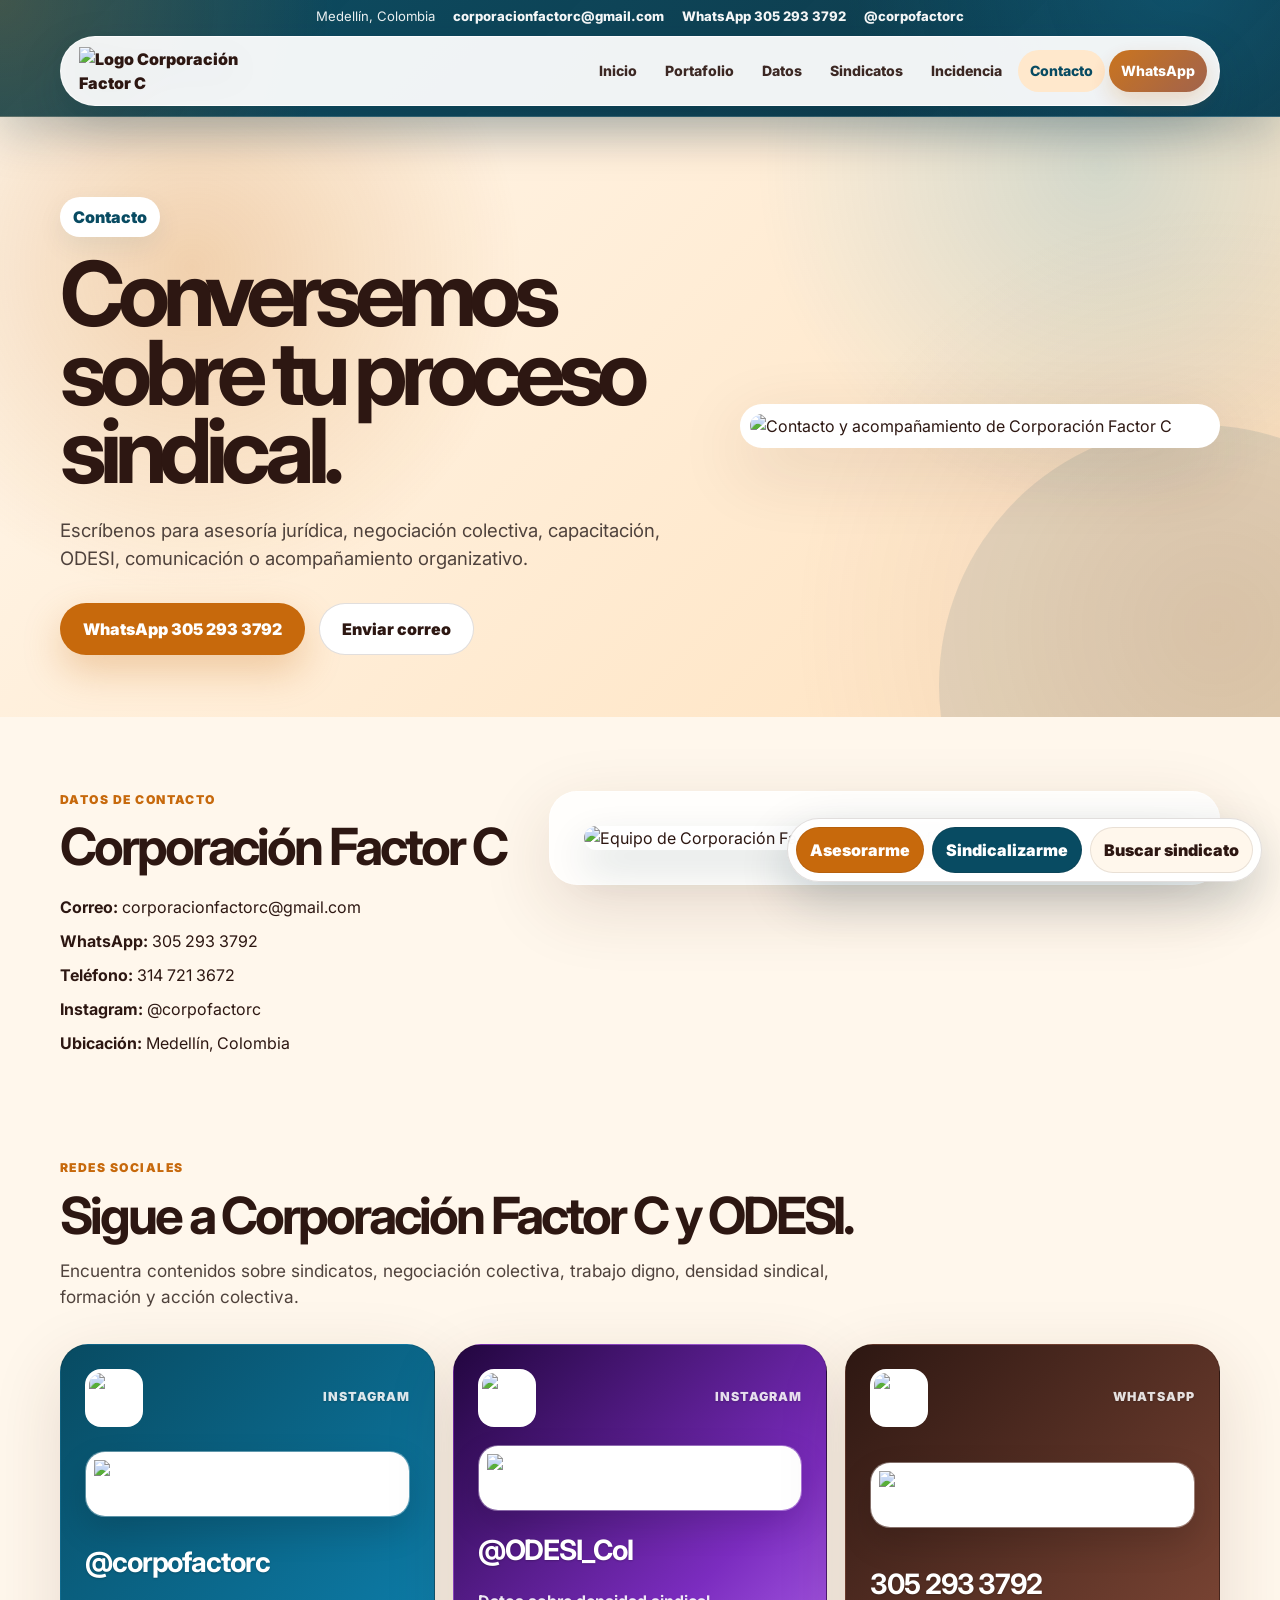
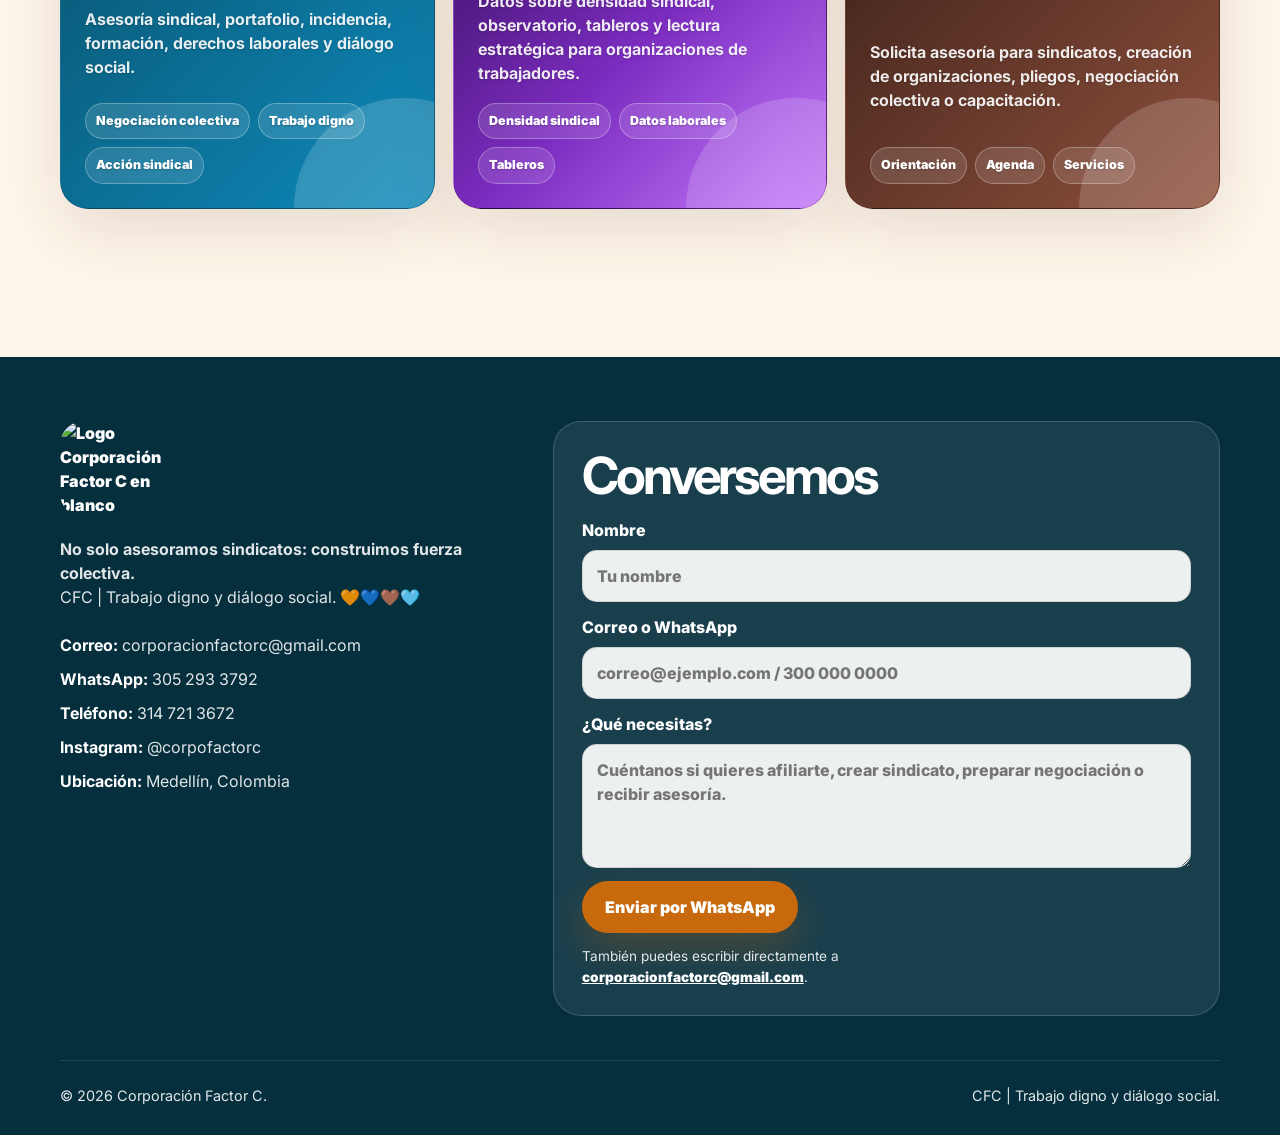
==== contacto.html @ c7cb32cc "Add files via upload" ====
<!DOCTYPE html>
<html lang="es">
<head>
  <meta charset="UTF-8" />
  <meta name="viewport" content="width=device-width, initial-scale=1.0" />
  <meta name="description" content="Contacta a Corporación Factor C para asesoría jurídica sindical, negociación colectiva, capacitación, comunicación estratégica, ODESI y acompañamiento a organizaciones de trabajadores." />
  <meta name="keywords" content="sindicatos, asesoría sindical, organizaciones de trabajadores, negociación colectiva, derecho laboral colectivo, libertad sindical, densidad sindical, ODESI, Corporación Factor C, Medellín, Colombia, diálogo social, trabajo digno" />
  <meta name="author" content="Corporación Factor C" />
  <meta name="robots" content="index, follow" />
  <meta property="og:type" content="website" />
  <meta property="og:site_name" content="Corporación Factor C" />
  <meta property="og:title" content="Contacto | Corporación Factor C asesoría sindical en Colombia" />
  <meta property="og:description" content="Contacta a Corporación Factor C para asesoría jurídica sindical, negociación colectiva, capacitación, comunicación estratégica, ODESI y acompañamiento a organizaciones de trabajadores." />
  <meta property="og:image" content="assets/logo-redondo-cfc.png" />
  <meta name="twitter:card" content="summary_large_image" />
  <meta name="twitter:title" content="Contacto | Corporación Factor C asesoría sindical en Colombia" />
  <meta name="twitter:description" content="Contacta a Corporación Factor C para asesoría jurídica sindical, negociación colectiva, capacitación, comunicación estratégica, ODESI y acompañamiento a organizaciones de trabajadores." />
  <meta name="theme-color" content="#08465a" />
  <title>Contacto | Corporación Factor C asesoría sindical en Colombia</title>
  <link rel="icon" type="image/png" href="assets/logo-redondo-cfc.png" />
  <link rel="apple-touch-icon" href="assets/logo-redondo-cfc.png" />
  <link rel="preconnect" href="https://fonts.googleapis.com">
  <link rel="preconnect" href="https://fonts.gstatic.com" crossorigin>
  <link href="https://fonts.googleapis.com/css2?family=Inter:wght@400;500;600;700;800;900&display=swap" rel="stylesheet">
  <link rel="stylesheet" href="styles.css" />
  <script type="application/ld+json">{"@context": "https://schema.org", "@type": "Organization", "name": "Corporación Factor C", "description": "Asesoría jurídica, negociación colectiva, capacitación, comunicación estratégica y datos sindicales para sindicatos y organizaciones de trabajadores en Colombia.", "email": "corporacionfactorc@gmail.com", "telephone": "+57 305 293 3792", "address": {"@type": "PostalAddress", "addressLocality": "Medellín", "addressCountry": "CO"}, "sameAs": ["https://www.instagram.com/corpofactorc/"]}</script>
</head>
<body>

  <div class="sticky-header">
    <div class="topbar" aria-label="Contactos de Corporación Factor C">
      <div class="topbar-inner">
        <span>Medellín, Colombia</span>
        <a href="mailto:corporacionfactorc@gmail.com">corporacionfactorc@gmail.com</a>
        <a href="https://wa.me/573052933792?text=Hola%20Corporaci%C3%B3n%20Factor%20C%2C%20quiero%20recibir%20asesor%C3%ADa%20sindical." target="_blank" rel="noopener">WhatsApp 305 293 3792</a>
        <a href="https://www.instagram.com/corpofactorc/" target="_blank" rel="noopener">@corpofactorc</a>
      </div>
    </div>
    <nav class="navbar" aria-label="Navegación principal">
      <a class="brand" href="index.html" aria-label="Corporación Factor C - inicio">
        <img class="brand-logo" src="assets/logo-factor-c.png" alt="Logo Corporación Factor C" />
      </a>
      <button class="nav-toggle" aria-expanded="false" aria-controls="main-menu">
        <span></span><span></span><span></span>
        <span class="sr-only">Abrir menú</span>
      </button>
      <ul class="nav-menu" id="main-menu"><li><a href="index.html">Inicio</a></li><li><a href="portafolio.html">Portafolio</a></li><li><a href="odesi.html">Datos</a></li><li><a href="sindicatos.html">Sindicatos</a></li><li><a href="incidencia.html">Incidencia</a></li><li><a class="is-active" href="contacto.html">Contacto</a></li><li><a class="nav-cta" href="https://wa.me/573052933792?text=Hola%20Corporaci%C3%B3n%20Factor%20C%2C%20quiero%20recibir%20asesor%C3%ADa%20sindical." target="_blank" rel="noopener">WhatsApp</a></li></ul>
    </nav>
  </div>

  <div class="quick-access" aria-label="Accesos rápidos de contacto sindical">
    <a href="https://wa.me/573052933792?text=Hola%20Corporaci%C3%B3n%20Factor%20C%2C%20quiero%20recibir%20asesor%C3%ADa%20sindical." target="_blank" rel="noopener">Asesorarme</a>
    <a href="https://wa.me/573052933792?text=Hola%20Corporaci%C3%B3n%20Factor%20C%2C%20quiero%20orientaci%C3%B3n%20para%20sindicalizarme%20o%20crear%20un%20sindicato." target="_blank" rel="noopener">Sindicalizarme</a>
    <a href="sindicatos.html#encuentra">Buscar sindicato</a>
  </div>

  <header class="page-hero">
    <section class="section-grid">
      <div>
        <span class="page-kicker">Contacto</span>
        <h1>Conversemos sobre tu proceso sindical.</h1>
        <p class="page-lead">Escríbenos para asesoría jurídica, negociación colectiva, capacitación, ODESI, comunicación o acompañamiento organizativo.</p>
        <div class="inline-actions"><a class="btn btn-primary" href="https://wa.me/573052933792?text=Hola%20Corporaci%C3%B3n%20Factor%20C%2C%20quiero%20recibir%20asesor%C3%ADa%20sindical." target="_blank" rel="noopener">WhatsApp 305 293 3792</a><a class="btn btn-secondary" href="mailto:corporacionfactorc@gmail.com">Enviar correo</a></div>
      </div>
      <img class="page-visual-logo page-visual-photo" src="assets/portafolio/contacto-cfc.jpg" alt="Contacto y acompañamiento de Corporación Factor C">
    </section>
  </header>
  <main>
    <section class="section split">
      <div>
        <p class="eyebrow">Datos de contacto</p>
        <h2>Corporación Factor C</h2>
        <div class="contact-list contact-list-light">
          <a href="mailto:corporacionfactorc@gmail.com"><strong>Correo:</strong> corporacionfactorc@gmail.com</a>
          <a href="https://wa.me/573052933792?text=Hola%20Corporaci%C3%B3n%20Factor%20C%2C%20quiero%20recibir%20asesor%C3%ADa%20sindical." target="_blank" rel="noopener"><strong>WhatsApp:</strong> 305 293 3792</a>
          <a href="https://wa.me/573147213672" target="_blank" rel="noopener"><strong>Teléfono:</strong> 314 721 3672</a>
          <a href="https://www.instagram.com/corpofactorc/" target="_blank" rel="noopener"><strong>Instagram:</strong> @corpofactorc</a>
          <span><strong>Ubicación:</strong> Medellín, Colombia</span>
        </div>
      </div>
      <div class="image-card">
        <img src="assets/portafolio/equipo-cfc.jpg" alt="Equipo de Corporación Factor C en el portafolio de servicios">
      </div>
    </section>

    <section class="section social-preview-section" id="redes-sociales">
      <div class="section-heading">
        <p class="eyebrow">Redes sociales</p>
        <h2>Sigue a Corporación Factor C y ODESI.</h2>
        <p>Encuentra contenidos sobre sindicatos, negociación colectiva, trabajo digno, densidad sindical, formación y acción colectiva.</p>
      </div>
      <div class="social-preview-grid" aria-label="Previsualización de redes sociales de Corporación Factor C">
        <a class="social-preview-card instagram" href="https://www.instagram.com/corpofactorc/" target="_blank" rel="noopener" aria-label="Abrir Instagram de Corporación Factor C">
          <div class="social-preview-top"><img src="assets/logo-redondo-cfc.png" alt="Logo Corporación Factor C" loading="lazy"><span>Instagram</span></div>
          <div class="social-shot"><img src="assets/portafolio/equipo-cfc.jpg" alt="Miniatura de contenido de Corporación Factor C" loading="lazy"></div>
          <strong>@corpofactorc</strong>
          <p>Asesoría sindical, portafolio, incidencia, formación, derechos laborales y diálogo social.</p>
          <div class="mini-posts"><span>Negociación colectiva</span><span>Trabajo digno</span><span>Acción sindical</span></div>
        </a>
        <a class="social-preview-card odesi" href="https://www.instagram.com/ODESI_Col/" target="_blank" rel="noopener" aria-label="Abrir Instagram de ODESI">
          <div class="social-preview-top"><img src="assets/odesi/odesi-cfc.jpg" alt="Logo ODESI" loading="lazy"><span>Instagram</span></div>
          <div class="social-shot"><img src="assets/odesi/odesi-rectangular.jpg" alt="Miniatura ODESI Observatorio de Densidad Sindical" loading="lazy"></div>
          <strong>@ODESI_Col</strong>
          <p>Datos sobre densidad sindical, observatorio, tableros y lectura estratégica para organizaciones de trabajadores.</p>
          <div class="mini-posts"><span>Densidad sindical</span><span>Datos laborales</span><span>Tableros</span></div>
        </a>
        <a class="social-preview-card whatsapp" href="https://wa.me/573052933792" target="_blank" rel="noopener" aria-label="Escribir por WhatsApp a Corporación Factor C">
          <div class="social-preview-top"><img src="assets/logo-blanco-azul.png" alt="Logo CFC" loading="lazy"><span>WhatsApp</span></div>
          <div class="social-shot"><img src="assets/portafolio/contacto-cfc.jpg" alt="Miniatura de contacto de Corporación Factor C" loading="lazy"></div>
          <strong>305 293 3792</strong>
          <p>Solicita asesoría para sindicatos, creación de organizaciones, pliegos, negociación colectiva o capacitación.</p>
          <div class="mini-posts"><span>Orientación</span><span>Agenda</span><span>Servicios</span></div>
        </a>
      </div>
    </section>

  </main>


  <footer class="footer" id="contacto">
    <div class="footer-main">
      <div>
        <a class="brand brand-footer" href="index.html" aria-label="Corporación Factor C - inicio">
          <img class="footer-logo" src="assets/logo-blanco-azul.png" alt="Logo Corporación Factor C en blanco" />
        </a>
        <p><strong>No solo asesoramos sindicatos: construimos fuerza colectiva.</strong><br>CFC | Trabajo digno y diálogo social. 🧡💙🤎🩵</p>
        <div class="contact-list" aria-label="Datos de contacto reales de Corporación Factor C">
          <a href="mailto:corporacionfactorc@gmail.com"><strong>Correo:</strong> corporacionfactorc@gmail.com</a>
          <a href="https://wa.me/573052933792?text=Hola%20Corporaci%C3%B3n%20Factor%20C%2C%20quiero%20recibir%20asesor%C3%ADa%20sindical." target="_blank" rel="noopener"><strong>WhatsApp:</strong> 305 293 3792</a>
          <a href="https://wa.me/573147213672" target="_blank" rel="noopener"><strong>Teléfono:</strong> 314 721 3672</a>
          <a href="https://www.instagram.com/corpofactorc/" target="_blank" rel="noopener"><strong>Instagram:</strong> @corpofactorc</a>
          <span><strong>Ubicación:</strong> Medellín, Colombia</span>
        </div>
      </div>
      <form class="contact-card" id="contactForm" aria-label="Formulario de contacto por WhatsApp">
        <h2>Conversemos</h2>
        <label>Nombre
          <input id="contactName" type="text" placeholder="Tu nombre" />
        </label>
        <label>Correo o WhatsApp
          <input id="contactInfo" type="text" placeholder="correo@ejemplo.com / 300 000 0000" />
        </label>
        <label>¿Qué necesitas?
          <textarea id="contactMessage" rows="4" placeholder="Cuéntanos si quieres afiliarte, crear sindicato, preparar negociación o recibir asesoría."></textarea>
        </label>
        <button class="btn btn-primary" type="submit">Enviar por WhatsApp</button>
        <p class="form-note">También puedes escribir directamente a <a href="mailto:corporacionfactorc@gmail.com">corporacionfactorc@gmail.com</a>.</p>
      </form>
    </div>
    <div class="footer-bottom">
      <span>© <span id="year"></span> Corporación Factor C.</span>
      <span>CFC | Trabajo digno y diálogo social.</span>
    </div>
  </footer>
  <script src="script.js"></script>
</body>
</html>
---- styles.css ----
:root {
  --bg: #fff7ec;
  --surface: #ffffff;
  --surface-strong: #ffe8cc;
  --ink: #2d1712;
  --muted: #4f423c;
  --primary: #c7690c;
  --primary-dark: #084b62;
  --deep: #062f3e;
  --accent: #0e8abc;
  --brown: #8f513d;
  --cream: #eac9a7;
  --line: rgba(45, 23, 18, 0.14);
  --shadow: 0 22px 70px rgba(76, 41, 25, 0.14);
  --radius: 28px;
  --radius-sm: 18px;
  --container: 1160px;
}

* { box-sizing: border-box; }
html { scroll-behavior: smooth; scroll-padding-top: 142px; }
body {
  margin: 0;
  font-family: Inter, system-ui, -apple-system, BlinkMacSystemFont, "Segoe UI", sans-serif;
  color: var(--ink);
  background: var(--bg);
  line-height: 1.5;
}
img { max-width: 100%; display: block; }
a { color: inherit; text-decoration: none; }
button, input, select, textarea { font: inherit; }
.sr-only { position:absolute; width:1px; height:1px; padding:0; margin:-1px; overflow:hidden; clip:rect(0,0,0,0); white-space:nowrap; border:0; }

.sticky-header {
  position: sticky;
  top: 0;
  z-index: 1000;
  background:
    radial-gradient(circle at 0% 0%, rgba(199,105,12,.28), transparent 26%),
    radial-gradient(circle at 92% -20%, rgba(14,138,188,.28), transparent 28%),
    linear-gradient(135deg, rgba(8,75,98,.985), rgba(6,47,62,.96));
  backdrop-filter: blur(18px);
  box-shadow: 0 18px 46px rgba(6, 47, 62, .22);
  border-bottom: 1px solid rgba(255,255,255,.16);
  padding-bottom: 10px;
}
.topbar { background: transparent; color: rgba(255,255,255,.92); font-size: .82rem; }
.topbar-inner,
.navbar,
.section-grid,
.section,
.trust-strip,
.footer-main,
.footer-bottom { width: min(var(--container), calc(100% - 32px)); margin-inline: auto; }
.topbar-inner { display:flex; align-items:center; justify-content:center; gap:10px 18px; padding:7px 0 5px; flex-wrap:wrap; }
.topbar a { color:#fff; font-weight:800; opacity:.96; }
.topbar a:hover { opacity:1; text-decoration:underline; }
.navbar {
  display:flex; align-items:center; justify-content:space-between;
  margin-top:4px;
  padding:10px 12px 10px 18px;
  background:rgba(255,255,255,.94);
  border:1px solid rgba(255,255,255,.78);
  border-radius:999px;
  box-shadow:0 18px 46px rgba(6,47,62,.18);
  position:relative;
}
.brand { display:inline-flex; align-items:center; gap:12px; font-weight:900; }
.brand-logo { width:min(190px,48vw); height:auto; filter:drop-shadow(0 8px 18px rgba(6,47,62,.08)); }
.nav-menu { list-style:none; display:flex; align-items:center; gap:4px; margin:0; padding:0; color:var(--ink); font-weight:800; font-size:.88rem; }
.nav-menu a { display:inline-flex; align-items:center; min-height:42px; padding:10px 12px; border-radius:999px; opacity:.92; transition:background .2s, color .2s, opacity .2s; }
.nav-menu a:hover,
.nav-menu a.is-active { background:var(--surface-strong); color:var(--primary-dark); opacity:1; }
.nav-cta { background:linear-gradient(135deg, var(--primary), #9a563e) !important; color:#fff !important; box-shadow:0 10px 22px rgba(199,105,12,.22); }
.nav-toggle { display:none; width:44px; height:44px; border:0; background:var(--ink); border-radius:12px; padding:10px; cursor:pointer; }
.nav-toggle span:not(.sr-only) { display:block; height:2px; width:100%; margin:5px 0; background:#fff; }

.site-header,
.page-hero {
  background:
    radial-gradient(circle at 15% 25%, rgba(199,105,12,.25), transparent 28%),
    radial-gradient(circle at 86% 8%, rgba(14,138,188,.18), transparent 28%),
    radial-gradient(circle at 95% 85%, rgba(143,81,61,.13), transparent 32%),
    linear-gradient(135deg, #fff7ec 0%, #ffe1bc 100%);
  position: relative;
  overflow: hidden;
}
.site-header::after,
.page-hero::after { content:""; position:absolute; inset:auto -14% -38% auto; width:520px; height:520px; background:var(--primary-dark); opacity:.10; border-radius:50%; }
.hero { display:grid; grid-template-columns:1.1fr .9fr; gap:54px; align-items:center; padding:92px 0 112px; position:relative; z-index:2; }
.hero-copy { position:relative; z-index:2; }
.eyebrow { color:var(--primary); font-weight:900; letter-spacing:.12em; text-transform:uppercase; font-size:.76rem; margin:0 0 12px; }
h1, h2, h3, p { margin-top:0; }
h1 { font-size:clamp(3.2rem, 8vw, 6.5rem); line-height:.88; letter-spacing:-.08em; max-width:860px; margin-bottom:26px; }
h2 { font-size:clamp(2rem, 4vw, 3.8rem); line-height:.98; letter-spacing:-.06em; margin-bottom:18px; }
h3 { letter-spacing:-.03em; margin-bottom:8px; }
.hero-lead, .page-lead { max-width:720px; font-size:1.16rem; color:var(--muted); margin-bottom:30px; }
.hero-actions, .callout-actions, .inline-actions { display:flex; gap:14px; flex-wrap:wrap; }
.btn { display:inline-flex; align-items:center; justify-content:center; min-height:48px; border-radius:999px; padding:13px 22px; border:1px solid transparent; font-weight:900; transition:transform .2s ease, box-shadow .2s ease, background .2s ease; cursor:pointer; }
.btn:hover { transform:translateY(-2px); }
.btn-primary { background:var(--primary); color:#fff; box-shadow:0 16px 38px rgba(199,105,12,.28); }
.btn-primary:hover { background:#9c5109; }
.btn-secondary { background:#fff; color:var(--ink); border-color:var(--line); }
.btn-ghost { color:#fff; border-color:rgba(255,255,255,.35); }
.text-link { color:var(--primary); font-weight:900; border-bottom:2px solid currentColor; }

.hero-card, .image-card, .brand-offer-card {
  background:rgba(255,255,255,.82);
  backdrop-filter:blur(16px);
  border:1px solid rgba(255,255,255,.75);
  border-radius:var(--radius);
  padding:34px;
  box-shadow:var(--shadow);
}
.hero-card { transform:rotate(1.5deg); }
.hero-logo { width:82px; height:82px; border-radius:24px; margin-bottom:20px; box-shadow:0 18px 34px rgba(8,75,98,.16); }
.card-tag { display:inline-flex; padding:8px 13px; border-radius:999px; background:var(--surface-strong); color:var(--primary-dark); font-weight:900; font-size:.82rem; margin-bottom:22px; }
.check-list { list-style:none; padding:0; margin:24px 0 0; }
.check-list li { padding-left:30px; position:relative; margin:12px 0; font-weight:700; }
.check-list li::before { content:"✓"; position:absolute; left:0; color:var(--primary-dark); font-weight:900; }
.hero-image-stack { display:grid; gap:18px; }
.hero-image-stack img, .image-card img { width:100%; height:310px; object-fit:cover; border-radius:22px; box-shadow:0 18px 40px rgba(6,47,62,.16); }
.hero-image-stack img:first-child { transform:rotate(1deg); }
.hero-image-stack img:last-child { transform:rotate(-1deg); margin-top:-50px; width:82%; justify-self:end; }

.trust-strip { display:grid; grid-template-columns:repeat(4,1fr); gap:1px; background:var(--line); border:1px solid var(--line); border-radius:var(--radius); overflow:hidden; transform:translateY(-42px); box-shadow:var(--shadow); }
.trust-strip div { background:var(--surface); padding:24px; }
.trust-strip strong { display:block; font-size:1.05rem; }
.trust-strip span { color:var(--muted); font-size:.92rem; }
.section { padding:74px 0; }
.section-heading { max-width:840px; margin-bottom:34px; }
.section-heading p:not(.eyebrow) { color:var(--muted); font-size:1.08rem; }
.section-heading.narrow { max-width:720px; }

.page-hero .section-grid { position:relative; z-index:2; padding:80px 0 62px; display:grid; grid-template-columns:1fr .75fr; gap:40px; align-items:center; }
.page-hero h1 { font-size:clamp(3rem, 7vw, 5.8rem); }
.page-kicker { display:inline-flex; gap:8px; align-items:center; padding:8px 13px; border-radius:999px; background:#fff; color:var(--primary-dark); font-weight:900; box-shadow:0 10px 26px rgba(8,75,98,.08); margin-bottom:18px; }
.page-visual-logo { max-width:340px; width:100%; margin-inline:auto; border-radius:30px; box-shadow:var(--shadow); }

.feature-grid, .resource-grid, .offer-grid { display:grid; grid-template-columns:repeat(3,1fr); gap:18px; }
.feature-card, .resource-grid article, .service-list article, .accordion-item, .union-card, .offer-card, .portfolio-service, .stat-card {
  background:var(--surface); border:1px solid var(--line); border-radius:var(--radius-sm); padding:24px; box-shadow:0 10px 34px rgba(75,31,21,.06);
}
.feature-card .icon, .offer-card .icon { display:inline-grid; place-items:center; min-width:42px; height:42px; border-radius:14px; background:var(--ink); color:#fff; font-weight:900; margin-bottom:18px; padding:0 10px; }
.feature-card p, .resource-grid p, .service-list p, .union-card p, .offer-card p, .portfolio-service p { color:var(--muted); margin-bottom:0; }
.offer-card.featured { background:linear-gradient(135deg, #221032, #7430b4 60%, #d59df8); color:#fff; overflow:hidden; position:relative; }
.offer-card.featured p, .offer-card.featured .icon { color:#fff; }
.offer-card.featured .icon { background:rgba(255,255,255,.16); }
.offer-logo { max-height:64px; max-width:220px; object-fit:contain; margin-bottom:18px; border-radius:12px; }

.union-logos { padding-top:24px; }
.logo-wall { display:grid; grid-template-columns:repeat(4,1fr); gap:18px; }
.logo-tile { min-height:210px; background:var(--surface); border:1px solid var(--line); border-radius:var(--radius-sm); padding:22px; display:grid; place-items:center; gap:14px; box-shadow:0 10px 34px rgba(75,31,21,.06); }
.logo-tile img { max-height:118px; width:min(100%,260px); object-fit:contain; margin-inline:auto; }
.logo-tile span { font-weight:900; text-align:center; color:var(--primary-dark); }
.union-card-header { display:flex; align-items:center; gap:14px; }
.union-card-logo { width:72px; height:72px; border-radius:18px; object-fit:contain; background:#fff; border:1px solid var(--line); padding:8px; }
.union-card-header h3 { margin-bottom:0; }

.incidence-gallery { display:grid; grid-template-columns:1.2fr .8fr; gap:18px; align-items:stretch; }
.incidence-photo { margin:0; background:var(--surface); border:1px solid var(--line); border-radius:var(--radius); overflow:hidden; box-shadow:var(--shadow); min-height:360px; position:relative; }
.incidence-photo-wide { grid-row:span 2; }
.incidence-photo img { width:100%; height:100%; min-height:360px; object-fit:cover; }
.incidence-photo figcaption { position:absolute; inset:auto 16px 16px 16px; background:rgba(6,47,62,.86); color:#fff; border-radius:16px; padding:12px 14px; font-weight:800; box-shadow:0 12px 28px rgba(0,0,0,.18); }

.split { display:grid; grid-template-columns:.8fr 1.2fr; gap:42px; align-items:start; }
.service-list { display:grid; grid-template-columns:repeat(2,1fr); gap:16px; }
.portfolio-grid { display:grid; grid-template-columns:repeat(2,1fr); gap:18px; }
.portfolio-service h3 { color:var(--primary-dark); }
.portfolio-service ul { margin:16px 0 0; padding-left:20px; color:var(--muted); }
.portfolio-service li { margin:8px 0; }
.brand-offer { display:grid; grid-template-columns:.9fr 1.1fr; gap:28px; align-items:center; background:linear-gradient(135deg, #21102f, #7733b6 60%, #d89bff); color:#fff; border-radius:var(--radius); padding:34px; box-shadow:var(--shadow); overflow:hidden; }
.brand-offer p { color:rgba(255,255,255,.82); }
.brand-offer img { width:100%; max-width:420px; border-radius:20px; box-shadow:0 22px 60px rgba(20,0,40,.25); }

.about-unions { background:var(--primary-dark); color:#fff; width:100%; max-width:none; padding-inline:max(16px, calc((100vw - var(--container)) / 2)); }
.about-unions .eyebrow { color:#8dd3ec; }
.about-unions .section-heading p { color:rgba(255,255,255,.74); }
.accordion { display:grid; gap:12px; }
.accordion-item { background:rgba(255,255,255,.08); border-color:rgba(255,255,255,.15); box-shadow:none; overflow:hidden; }
.accordion-trigger { width:100%; border:0; background:transparent; color:#fff; display:flex; justify-content:space-between; align-items:center; text-align:left; padding:0; font-size:1.25rem; font-weight:900; cursor:pointer; }
.accordion-trigger strong { font-size:1.5rem; color:#8dd3ec; }
.accordion-panel { display:none; padding-top:14px; color:rgba(255,255,255,.76); max-width:850px; }
.accordion-item.is-open .accordion-panel { display:block; }

.finder-header { display:flex; justify-content:space-between; gap:28px; align-items:end; margin-bottom:26px; }
.finder-header > div { max-width:760px; }
.finder-header p:not(.eyebrow) { color:var(--muted); }
.finder-controls { display:grid; grid-template-columns:1fr 1fr 1fr; gap:14px; background:var(--surface); border:1px solid var(--line); border-radius:var(--radius); padding:18px; box-shadow:var(--shadow); margin-bottom:24px; }
.finder-controls label, .contact-card label { display:grid; gap:8px; font-weight:800; color:var(--ink); }
input, select, textarea { width:100%; border:1px solid var(--line); background:#fffaf4; border-radius:15px; padding:13px 14px; color:var(--ink); outline:none; }
input:focus, select:focus, textarea:focus { border-color:var(--primary); box-shadow:0 0 0 4px rgba(183,54,45,.1); }
.union-results { display:grid; grid-template-columns:repeat(3,1fr); gap:16px; }
.union-card { display:flex; flex-direction:column; gap:14px; }
.union-card .badge { width:max-content; padding:7px 10px; border-radius:999px; background:var(--surface-strong); color:var(--primary-dark); font-size:.78rem; font-weight:900; text-transform:uppercase; letter-spacing:.06em; }
.union-card footer { margin-top:auto; display:flex; justify-content:space-between; align-items:center; gap:10px; color:var(--muted); font-size:.9rem; }
.union-card a { color:var(--primary); font-weight:900; }
.no-results { grid-column:1 / -1; background:var(--surface-strong); border-radius:var(--radius-sm); padding:24px; border:1px solid var(--line); }

.density-service { margin-top:32px; padding:34px; border-radius:var(--radius); background:radial-gradient(circle at 10% 0%, rgba(14,138,188,.18), transparent 30%), radial-gradient(circle at 95% 10%, rgba(199,105,12,.18), transparent 28%), #fff; border:1px solid var(--line); box-shadow:var(--shadow); overflow:hidden; }
.density-copy { max-width:920px; margin-bottom:24px; }
.density-copy p:not(.eyebrow) { color:var(--muted); font-size:1.08rem; }
.density-stats { display:grid; grid-template-columns:repeat(4,1fr); gap:12px; margin:22px 0; }
.density-stats div, .stat-card { border-radius:22px; padding:20px; background:var(--primary-dark); color:#fff; box-shadow:0 14px 28px rgba(8,75,98,.18); }
.density-stats strong, .stat-card strong { display:block; font-size:clamp(1.75rem,3vw,2.8rem); line-height:.95; letter-spacing:-.05em; }
.density-stats span, .stat-card span { display:block; margin-top:9px; color:rgba(255,255,255,.78); font-weight:800; }
.density-insights { display:grid; grid-template-columns:repeat(3,1fr); gap:12px; margin:18px 0 24px; }
.density-insights article { background:#fff7ec; border:1px solid var(--line); border-radius:20px; padding:18px; }
.density-insights strong { display:block; color:var(--primary); font-size:1.05rem; margin-bottom:6px; }
.density-insights span { color:var(--muted); font-weight:700; }
.powerbi-frame { position:relative; width:100%; min-height:620px; border-radius:24px; overflow:hidden; border:1px solid rgba(8,75,98,.16); background:#f7f1ea; box-shadow:inset 0 0 0 1px rgba(255,255,255,.6); }
.powerbi-frame iframe { position:absolute; inset:0; width:100%; height:100%; }
.density-source { margin:14px 0 0; color:var(--muted); font-size:.9rem; font-weight:700; }
.odesi-mark { display:flex; align-items:center; gap:20px; flex-wrap:wrap; margin-bottom:24px; }
.odesi-mark img { max-width:360px; border-radius:20px; box-shadow:var(--shadow); }

.callout { background:linear-gradient(135deg, var(--primary-dark), #0b5d78); color:#fff; border-radius:var(--radius); padding:40px; display:flex; align-items:center; justify-content:space-between; gap:32px; }
.callout .eyebrow { color:#ffd991; }
.callout h2 { margin:0; max-width:820px; }
.footer { background:#062f3e; color:#fff; margin-top:74px; padding:64px 0 28px; }
.footer-main { display:grid; grid-template-columns:.8fr 1.2fr; gap:48px; align-items:start; }
.footer p { color:rgba(255,255,255,.68); max-width:430px; }
.brand-footer { margin-bottom:20px; }
.footer-logo { width:132px; height:auto; border-radius:24px; }
.contact-list { display:grid; gap:10px; margin-top:24px; color:rgba(255,255,255,.82); }
.contact-list a, .contact-list span { display:block; color:rgba(255,255,255,.82); }
.contact-list a:hover { color:#fff; text-decoration:underline; }
.contact-list strong { color:#fff; }
.contact-card a { color:#fff; font-weight:900; text-decoration:underline; }
.contact-card { background:rgba(255,255,255,.08); border:1px solid rgba(255,255,255,.16); border-radius:var(--radius); padding:28px; }
.contact-card label { color:#fff; margin-bottom:13px; }
.contact-card input, .contact-card textarea { background:rgba(255,255,255,.92); }
.form-note { font-size:.85rem; margin:13px 0 0; }
.footer-bottom { border-top:1px solid rgba(255,255,255,.12); padding-top:24px; margin-top:44px; display:flex; justify-content:space-between; gap:20px; color:rgba(255,255,255,.64); font-size:.9rem; }


/* Ajustes de contraste, tableros y redes sociales */
.hero-lead, .page-lead, .section-heading p:not(.eyebrow), .feature-card p, .resource-grid p, .service-list p, .union-card p, .offer-card p, .portfolio-service p, .density-copy p:not(.eyebrow), .density-insights span, .portfolio-service ul { color: #4f423c; }
.offer-card.featured p, .brand-offer p { color: #ffffff; }
.callout p, .footer p, .footer-bottom, .contact-list a, .contact-list span { color: rgba(255,255,255,.88); }
.about-unions .section-heading p, .accordion-panel { color: rgba(255,255,255,.88); }
.btn-secondary { color:#2d1712; }
.dashboard-block { margin-top:24px; }
.dashboard-heading { display:flex; align-items:flex-end; justify-content:space-between; gap:20px; margin:0 0 12px; }
.dashboard-heading h3 { margin:0; color:var(--primary-dark); font-size:1.35rem; }
.dashboard-heading p { margin:0; color:#4f423c; font-weight:700; max-width:640px; }
.powerbi-frame, .looker-frame { position:relative; width:100%; min-height:620px; border-radius:24px; overflow:hidden; border:1px solid rgba(8,75,98,.22); background:#ffffff; box-shadow:inset 0 0 0 1px rgba(255,255,255,.8), 0 18px 48px rgba(6,47,62,.10); }
.powerbi-frame iframe, .looker-frame iframe { position:absolute; inset:0; width:100%; height:100%; }
.odesi-social-note { display:flex; align-items:center; gap:16px; margin-top:22px; padding:16px; border-radius:22px; background:#fff; border:1px solid var(--line); box-shadow:0 10px 30px rgba(75,31,21,.06); }
.odesi-social-note img { width:76px; height:76px; object-fit:cover; border-radius:18px; }
.odesi-social-note strong { display:block; color:var(--primary-dark); font-size:1.05rem; }
.odesi-social-note a { display:inline-block; margin-top:4px; color:var(--primary); font-weight:900; }
.social-preview-section { padding-top:30px; }
.social-preview-grid { display:grid; grid-template-columns:repeat(3,1fr); gap:18px; }
.social-preview-card { min-height:260px; display:flex; flex-direction:column; justify-content:space-between; gap:18px; border-radius:var(--radius); padding:24px; border:1px solid var(--line); box-shadow:var(--shadow); overflow:hidden; position:relative; color:#fff; isolation:isolate; }
.social-preview-card::after { content:""; position:absolute; inset:auto -80px -110px auto; width:220px; height:220px; border-radius:50%; background:rgba(255,255,255,.16); z-index:-1; }
.social-preview-card.instagram { background:linear-gradient(135deg, #084b62, #0e8abc); }
.social-preview-card.odesi { background:linear-gradient(135deg, #22063f, #7b2cbf 58%, #c77dff); }
.social-preview-card.whatsapp { background:linear-gradient(135deg, #2d1712, #8f513d); }
.social-preview-top { display:flex; align-items:center; justify-content:space-between; gap:12px; }
.social-preview-top img { width:58px; height:58px; object-fit:cover; border-radius:16px; background:#fff; padding:4px; }
.social-preview-top span { font-weight:900; color:rgba(255,255,255,.86); text-transform:uppercase; letter-spacing:.08em; font-size:.78rem; }
.social-preview-card strong { font-size:1.75rem; letter-spacing:-.04em; }
.social-preview-card p { margin:0; color:rgba(255,255,255,.9); font-weight:700; }
.mini-posts { display:flex; flex-wrap:wrap; gap:8px; }
.mini-posts span { border:1px solid rgba(255,255,255,.28); background:rgba(255,255,255,.12); color:#fff; border-radius:999px; padding:8px 10px; font-size:.78rem; font-weight:900; }

@media (max-width: 1100px) {
  .navbar { border-radius:28px; }
  .nav-menu { gap:2px; font-size:.82rem; }
  .nav-menu a { padding:9px 8px; }
  .logo-wall { grid-template-columns:repeat(3,1fr); }
}
@media (max-width: 920px) {
  .nav-toggle { display:block; }
  .navbar { border-radius:24px; }
  .nav-menu { position:absolute; inset:calc(100% + 10px) 0 auto 0; display:none; flex-direction:column; align-items:stretch; gap:0; background:#fff; border:1px solid var(--line); border-radius:24px; padding:12px; box-shadow:var(--shadow); }
  .nav-menu.is-open { display:flex; }
  .nav-menu a { display:block; padding:13px; color:var(--ink); border-radius:16px; }
  .hero, .split, .footer-main, .page-hero .section-grid, .brand-offer { grid-template-columns:1fr; }
  .trust-strip, .feature-grid, .service-list, .finder-controls, .union-results, .resource-grid, .logo-wall, .incidence-gallery, .portfolio-grid, .offer-grid { grid-template-columns:repeat(2,1fr); }
  .finder-header, .callout, .footer-bottom { flex-direction:column; align-items:flex-start; }
  .density-stats, .density-insights { grid-template-columns:repeat(2,1fr); }
  .powerbi-frame { min-height:520px; }
}
@media (max-width: 640px) {
  html { scroll-padding-top:190px; }
  .topbar-inner { justify-content:flex-start; gap:10px 14px; font-size:.82rem; }
  .brand-logo, .sticky-header .brand-logo { width:180px; }
  h1 { font-size:3.15rem; }
  .hero { padding:58px 0 84px; }
  .hero-card { transform:none; }
  .trust-strip, .feature-grid, .service-list, .finder-controls, .union-results, .resource-grid, .logo-wall, .incidence-gallery, .portfolio-grid, .offer-grid, .density-stats, .density-insights { grid-template-columns:1fr; }
  .incidence-photo-wide { grid-row:auto; }
  .incidence-photo, .incidence-photo img { min-height:280px; }
  .logo-tile { min-height:170px; }
  .union-card-header { align-items:flex-start; }
  .callout, .density-service, .brand-offer { padding:24px; }
  .powerbi-frame { min-height:420px; }
  .hero-image-stack img:last-child { margin-top:0; width:100%; }
}

@media (max-width: 760px) {
  .social-preview-grid { grid-template-columns:1fr; }
  .dashboard-heading { display:block; }
  .dashboard-heading p { margin-top:6px; }
  .powerbi-frame, .looker-frame { min-height:420px; }
  .odesi-social-note { align-items:flex-start; }
}


/* Ajustes solicitados: contraste, fotos del portafolio, miniaturas y accesos directos */
.contact-list-light,
.contact-list.contact-list-light,
.contact-list.contact-list-light a,
.contact-list.contact-list-light span,
.contact-list.contact-list-light strong {
  color: var(--ink) !important;
}
.contact-list-light a:hover { color: var(--primary-dark) !important; }
.page-visual-photo {
  width: 100%;
  max-width: 560px;
  height: 340px;
  object-fit: cover;
  border-radius: 34px;
  box-shadow: var(--shadow);
  border: 10px solid rgba(255,255,255,.86);
}
.card-photo {
  width: 100%;
  height: 190px;
  object-fit: cover;
  border-radius: 20px;
  margin: 18px 0 6px;
  box-shadow: 0 18px 34px rgba(8,75,98,.16);
}
.home-cta-trio {
  padding-top: 26px;
  display: grid;
  grid-template-columns: repeat(3, 1fr);
  gap: 16px;
}
.home-cta-trio article {
  background: #fff;
  border: 1px solid var(--line);
  border-radius: var(--radius-sm);
  padding: 24px;
  box-shadow: 0 14px 38px rgba(75,31,21,.08);
}
.home-cta-trio strong { display:block; font-size:1.22rem; color:var(--primary-dark); margin-bottom:6px; }
.home-cta-trio span { display:block; color:var(--muted); margin-bottom:14px; font-weight:700; }
.home-cta-trio a { color:var(--primary); font-weight:900; }
.quick-access {
  position: fixed;
  right: 18px;
  bottom: 18px;
  z-index: 1100;
  display: flex;
  gap: 8px;
  padding: 8px;
  border-radius: 999px;
  background: rgba(255,255,255,.94);
  border: 1px solid var(--line);
  box-shadow: 0 18px 50px rgba(6,47,62,.20);
  backdrop-filter: blur(14px);
}
.quick-access a {
  display: inline-flex;
  align-items: center;
  justify-content: center;
  min-height: 40px;
  padding: 10px 13px;
  border-radius: 999px;
  font-weight: 900;
  color: var(--ink);
  background: #fff7ec;
  border: 1px solid rgba(45,23,18,.10);
}
.quick-access a:first-child { background: var(--primary); color:#fff; }
.quick-access a:nth-child(2) { background: var(--primary-dark); color:#fff; }
.social-shot {
  width: 100%;
  border-radius: 20px;
  overflow: hidden;
  border: 1px solid rgba(255,255,255,.22);
  background: rgba(255,255,255,.16);
  box-shadow: 0 14px 34px rgba(0,0,0,.14);
}
.social-shot img {
  width: 100%;
  height: 135px;
  object-fit: cover;
}
.social-preview-card strong,
.social-preview-card p,
.social-preview-card span { text-shadow: 0 1px 2px rgba(0,0,0,.20); }
.portfolio-photo-band {
  padding-top: 0;
  display: grid;
  grid-template-columns: repeat(3, 1fr);
  gap: 18px;
}
.portfolio-photo-band figure {
  margin: 0;
  border-radius: var(--radius);
  overflow: hidden;
  background: #fff;
  border: 1px solid var(--line);
  box-shadow: var(--shadow);
  position: relative;
  min-height: 360px;
}
.portfolio-photo-band img { width:100%; height:100%; min-height:360px; object-fit:cover; }
.portfolio-photo-band figcaption {
  position: absolute;
  left: 14px;
  right: 14px;
  bottom: 14px;
  padding: 12px 14px;
  border-radius: 16px;
  background: rgba(6,47,62,.88);
  color: #fff;
  font-weight: 900;
}
.image-card img { border: 0; }
@media (max-width: 920px) {
  .home-cta-trio,
  .portfolio-photo-band { grid-template-columns: 1fr; }
  .quick-access {
    left: 10px;
    right: 10px;
    bottom: 10px;
    justify-content: center;
    border-radius: 22px;
    flex-wrap: wrap;
  }
  .quick-access a { flex: 1 1 31%; font-size: .86rem; padding-inline: 8px; }
  body { padding-bottom: 92px; }
}
@media (max-width: 640px) {
  .page-visual-photo { height: 280px; }
  .social-shot img { height: 115px; }
}


/* Ajustes finales: imágenes completas, ODESI como servicio y logos sindicales */
.hero-image-stack img,
.image-card img,
.page-visual-photo,
.card-photo,
.incidence-photo img,
.portfolio-photo-band img,
.brand-offer img,
.odesi-mark img,
.social-shot img,
.page-visual-logo {
  object-fit: contain !important;
  background: #ffffff;
}
.hero-image-stack img,
.image-card img,
.page-visual-photo,
.card-photo,
.incidence-photo img,
.portfolio-photo-band img {
  height: auto !important;
  max-height: 520px;
}
.incidence-photo,
.portfolio-photo-band figure {
  min-height: 0 !important;
  background: #ffffff;
}
.incidence-photo img,
.portfolio-photo-band img {
  min-height: 0 !important;
  width: 100%;
}
.hero-image-stack img:last-child {
  margin-top: 0;
  width: 100%;
}
.page-visual-photo {
  padding: 0;
  max-height: 440px;
}
.card-photo {
  max-height: 260px;
}
.logo-wall {
  grid-template-columns: repeat(auto-fit, minmax(210px, 1fr));
}
.logo-tile img {
  max-height: 150px;
  width: 100%;
  max-width: 310px;
}
.union-card-logo {
  object-fit: contain !important;
}
.offer-card.odesi-service-card {
  background: var(--surface);
  color: var(--ink);
}
.offer-card.odesi-service-card p {
  color: var(--muted) !important;
}
.offer-card.odesi-service-card .text-link {
  display: inline-block;
  margin-top: 14px;
}
.compact-offer-logo {
  max-height: 58px;
  max-width: 210px;
  box-shadow: none;
}
.odesi-mark.is-subtle {
  align-items: center;
  margin-bottom: 16px;
  opacity: .92;
}
.odesi-mark.is-subtle img {
  max-width: 300px;
  box-shadow: 0 10px 30px rgba(6,47,62,.08);
}
.odesi-portfolio-card {
  display: grid;
  grid-template-columns: 1.2fr .55fr;
  gap: 26px;
  align-items: center;
}
.odesi-portfolio-card img {
  width: 100%;
  max-width: 300px;
  justify-self: center;
  object-fit: contain;
  background: #fff;
  border-radius: 18px;
}
.social-shot img {
  height: auto !important;
  max-height: 150px;
  padding: 8px;
}
@media (max-width: 920px) {
  .odesi-portfolio-card { grid-template-columns: 1fr; }
}
@media (max-width: 640px) {
  .page-visual-photo { max-height: none; }
  .quick-access a { min-width: 0; }
}
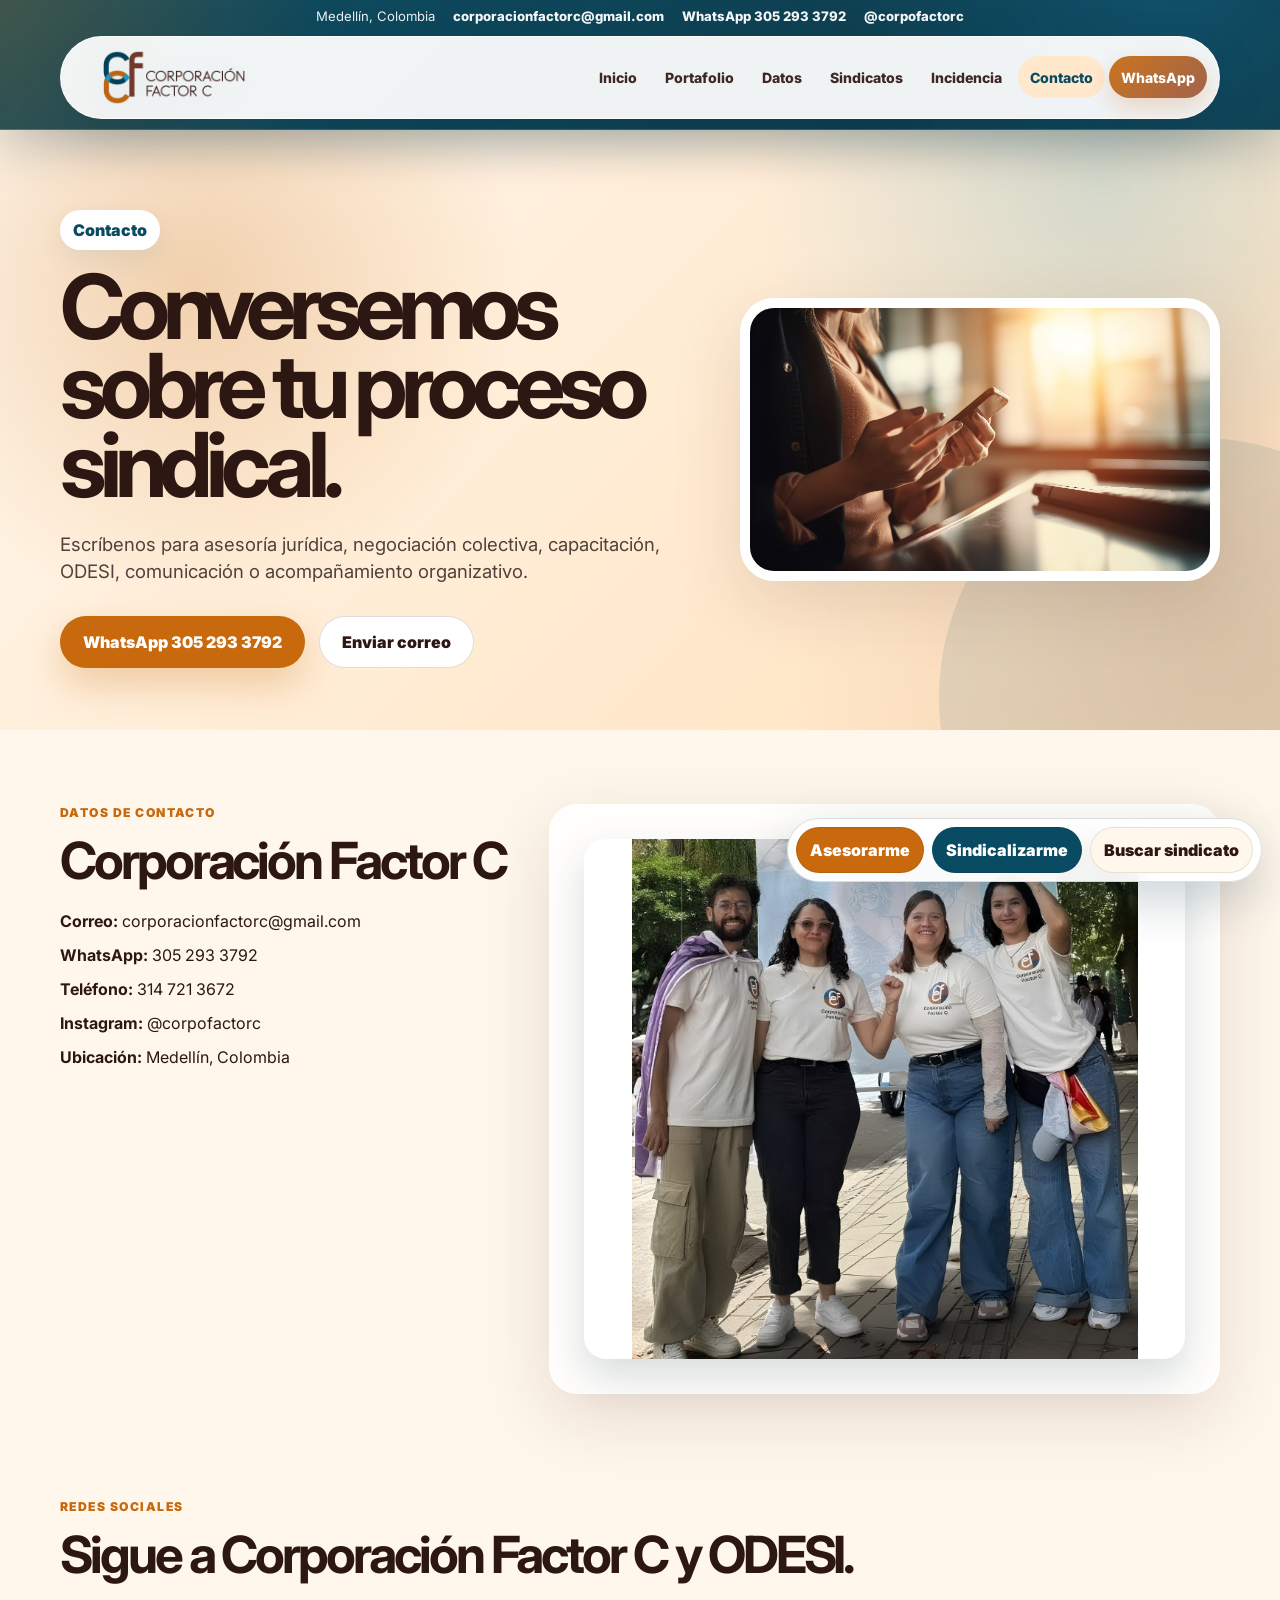
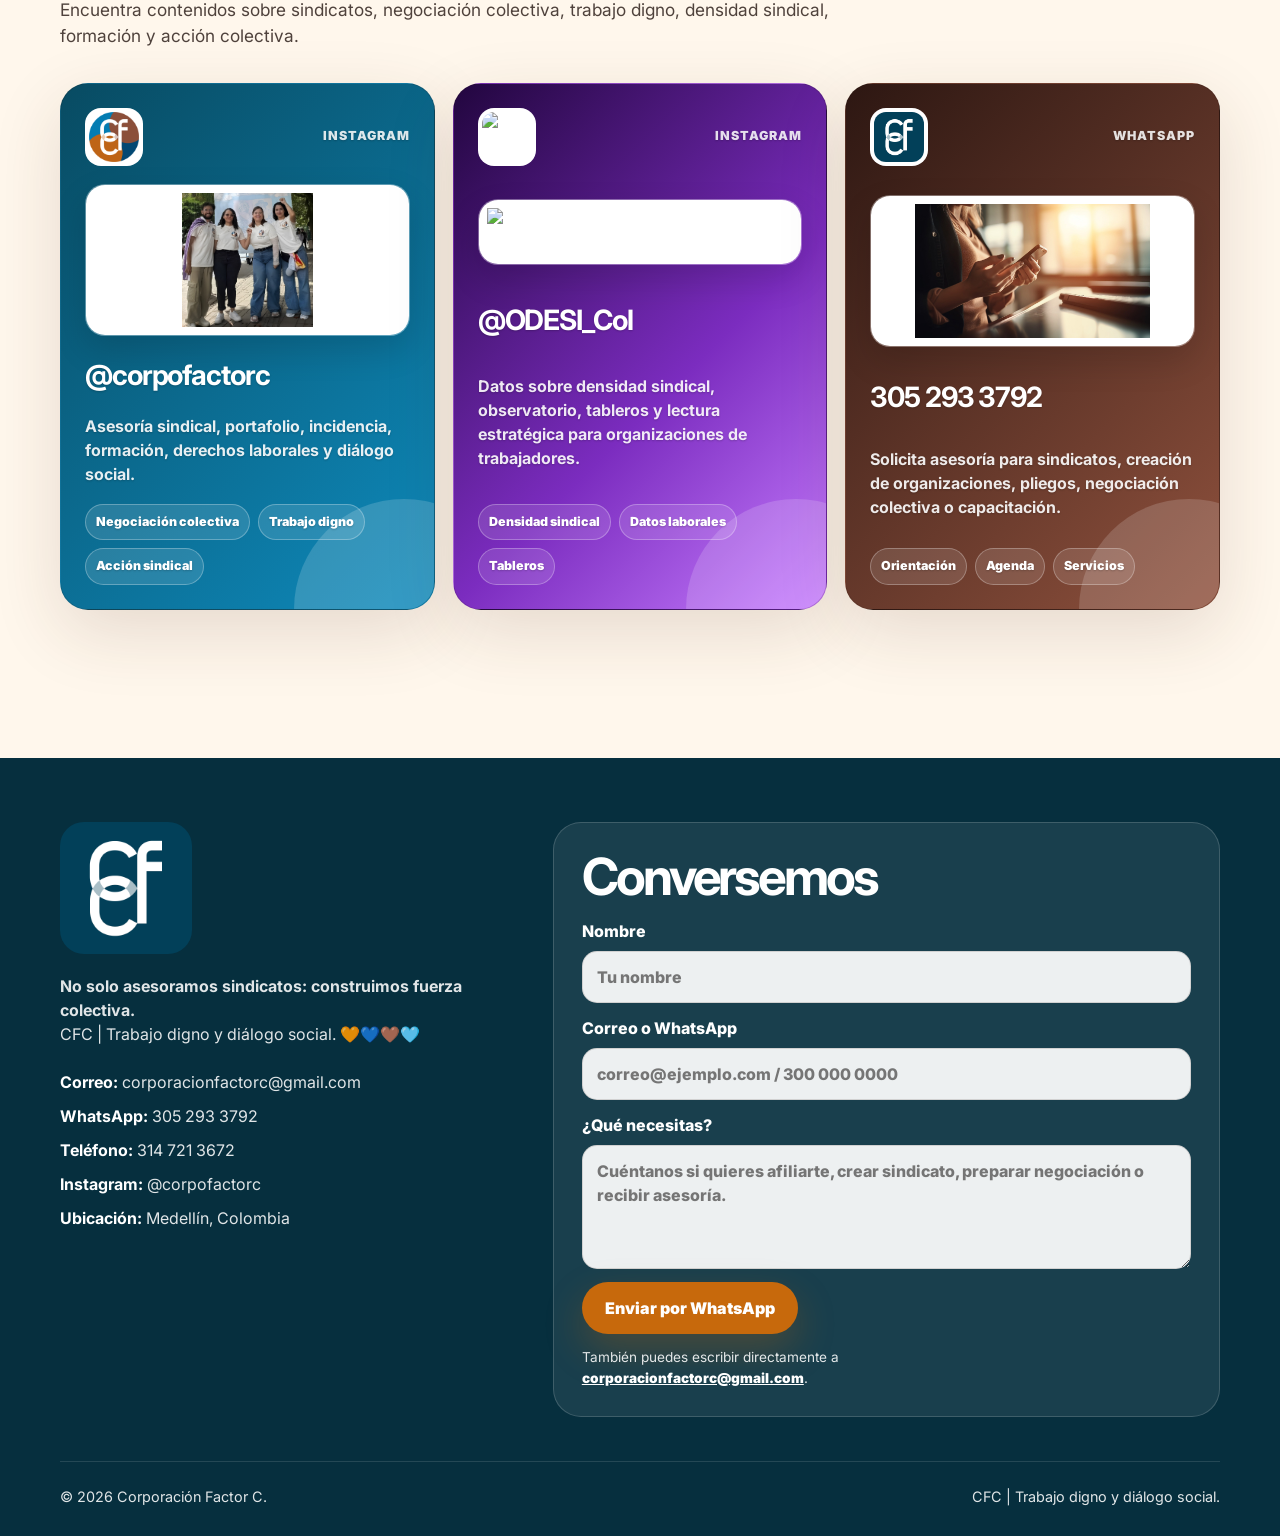
==== commit 9173974c: "Update image paths in contacto.html" ====
--- a/contacto.html
+++ b/contacto.html
@@ -11,14 +11,14 @@
   <meta property="og:site_name" content="Corporación Factor C" />
   <meta property="og:title" content="Contacto | Corporación Factor C asesoría sindical en Colombia" />
   <meta property="og:description" content="Contacta a Corporación Factor C para asesoría jurídica sindical, negociación colectiva, capacitación, comunicación estratégica, ODESI y acompañamiento a organizaciones de trabajadores." />
-  <meta property="og:image" content="assets/logo-redondo-cfc.png" />
+  <meta property="og:image" content="logo-redondo-cfc.png" />
   <meta name="twitter:card" content="summary_large_image" />
   <meta name="twitter:title" content="Contacto | Corporación Factor C asesoría sindical en Colombia" />
   <meta name="twitter:description" content="Contacta a Corporación Factor C para asesoría jurídica sindical, negociación colectiva, capacitación, comunicación estratégica, ODESI y acompañamiento a organizaciones de trabajadores." />
   <meta name="theme-color" content="#08465a" />
   <title>Contacto | Corporación Factor C asesoría sindical en Colombia</title>
-  <link rel="icon" type="image/png" href="assets/logo-redondo-cfc.png" />
-  <link rel="apple-touch-icon" href="assets/logo-redondo-cfc.png" />
+  <link rel="icon" type="image/png" href="logo-redondo-cfc.png" />
+  <link rel="apple-touch-icon" href="logo-redondo-cfc.png" />
   <link rel="preconnect" href="https://fonts.googleapis.com">
   <link rel="preconnect" href="https://fonts.gstatic.com" crossorigin>
   <link href="https://fonts.googleapis.com/css2?family=Inter:wght@400;500;600;700;800;900&display=swap" rel="stylesheet">
@@ -38,7 +38,7 @@
     </div>
     <nav class="navbar" aria-label="Navegación principal">
       <a class="brand" href="index.html" aria-label="Corporación Factor C - inicio">
-        <img class="brand-logo" src="assets/logo-factor-c.png" alt="Logo Corporación Factor C" />
+        <img class="brand-logo" src="logo-factor-c.png" alt="Logo Corporación Factor C" />
       </a>
       <button class="nav-toggle" aria-expanded="false" aria-controls="main-menu">
         <span></span><span></span><span></span>
@@ -62,7 +62,7 @@
         <p class="page-lead">Escríbenos para asesoría jurídica, negociación colectiva, capacitación, ODESI, comunicación o acompañamiento organizativo.</p>
         <div class="inline-actions"><a class="btn btn-primary" href="https://wa.me/573052933792?text=Hola%20Corporaci%C3%B3n%20Factor%20C%2C%20quiero%20recibir%20asesor%C3%ADa%20sindical." target="_blank" rel="noopener">WhatsApp 305 293 3792</a><a class="btn btn-secondary" href="mailto:corporacionfactorc@gmail.com">Enviar correo</a></div>
       </div>
-      <img class="page-visual-logo page-visual-photo" src="assets/portafolio/contacto-cfc.jpg" alt="Contacto y acompañamiento de Corporación Factor C">
+      <img class="page-visual-logo page-visual-photo" src="contacto-cfc.jpg" alt="Contacto y acompañamiento de Corporación Factor C">
     </section>
   </header>
   <main>
@@ -79,7 +79,7 @@
         </div>
       </div>
       <div class="image-card">
-        <img src="assets/portafolio/equipo-cfc.jpg" alt="Equipo de Corporación Factor C en el portafolio de servicios">
+        <img src="equipo-cfc.jpg" alt="Equipo de Corporación Factor C en el portafolio de servicios">
       </div>
     </section>
 
@@ -91,22 +91,22 @@
       </div>
       <div class="social-preview-grid" aria-label="Previsualización de redes sociales de Corporación Factor C">
         <a class="social-preview-card instagram" href="https://www.instagram.com/corpofactorc/" target="_blank" rel="noopener" aria-label="Abrir Instagram de Corporación Factor C">
-          <div class="social-preview-top"><img src="assets/logo-redondo-cfc.png" alt="Logo Corporación Factor C" loading="lazy"><span>Instagram</span></div>
-          <div class="social-shot"><img src="assets/portafolio/equipo-cfc.jpg" alt="Miniatura de contenido de Corporación Factor C" loading="lazy"></div>
+          <div class="social-preview-top"><img src="logo-redondo-cfc.png" alt="Logo Corporación Factor C" loading="lazy"><span>Instagram</span></div>
+          <div class="social-shot"><img src="equipo-cfc.jpg" alt="Miniatura de contenido de Corporación Factor C" loading="lazy"></div>
           <strong>@corpofactorc</strong>
           <p>Asesoría sindical, portafolio, incidencia, formación, derechos laborales y diálogo social.</p>
           <div class="mini-posts"><span>Negociación colectiva</span><span>Trabajo digno</span><span>Acción sindical</span></div>
         </a>
         <a class="social-preview-card odesi" href="https://www.instagram.com/ODESI_Col/" target="_blank" rel="noopener" aria-label="Abrir Instagram de ODESI">
-          <div class="social-preview-top"><img src="assets/odesi/odesi-cfc.jpg" alt="Logo ODESI" loading="lazy"><span>Instagram</span></div>
-          <div class="social-shot"><img src="assets/odesi/odesi-rectangular.jpg" alt="Miniatura ODESI Observatorio de Densidad Sindical" loading="lazy"></div>
+          <div class="social-preview-top"><img src="odesi/odesi-cfc.jpg" alt="Logo ODESI" loading="lazy"><span>Instagram</span></div>
+          <div class="social-shot"><img src="odesi/odesi-rectangular.jpg" alt="Miniatura ODESI Observatorio de Densidad Sindical" loading="lazy"></div>
           <strong>@ODESI_Col</strong>
           <p>Datos sobre densidad sindical, observatorio, tableros y lectura estratégica para organizaciones de trabajadores.</p>
           <div class="mini-posts"><span>Densidad sindical</span><span>Datos laborales</span><span>Tableros</span></div>
         </a>
         <a class="social-preview-card whatsapp" href="https://wa.me/573052933792" target="_blank" rel="noopener" aria-label="Escribir por WhatsApp a Corporación Factor C">
-          <div class="social-preview-top"><img src="assets/logo-blanco-azul.png" alt="Logo CFC" loading="lazy"><span>WhatsApp</span></div>
-          <div class="social-shot"><img src="assets/portafolio/contacto-cfc.jpg" alt="Miniatura de contacto de Corporación Factor C" loading="lazy"></div>
+          <div class="social-preview-top"><img src="logo-blanco-azul.png" alt="Logo CFC" loading="lazy"><span>WhatsApp</span></div>
+          <div class="social-shot"><img src="contacto-cfc.jpg" alt="Miniatura de contacto de Corporación Factor C" loading="lazy"></div>
           <strong>305 293 3792</strong>
           <p>Solicita asesoría para sindicatos, creación de organizaciones, pliegos, negociación colectiva o capacitación.</p>
           <div class="mini-posts"><span>Orientación</span><span>Agenda</span><span>Servicios</span></div>
@@ -121,7 +121,7 @@
     <div class="footer-main">
       <div>
         <a class="brand brand-footer" href="index.html" aria-label="Corporación Factor C - inicio">
-          <img class="footer-logo" src="assets/logo-blanco-azul.png" alt="Logo Corporación Factor C en blanco" />
+          <img class="footer-logo" src="logo-blanco-azul.png" alt="Logo Corporación Factor C en blanco" />
         </a>
         <p><strong>No solo asesoramos sindicatos: construimos fuerza colectiva.</strong><br>CFC | Trabajo digno y diálogo social. 🧡💙🤎🩵</p>
         <div class="contact-list" aria-label="Datos de contacto reales de Corporación Factor C">
@@ -154,4 +154,4 @@
   </footer>
   <script src="script.js"></script>
 </body>
-</html>+</html>
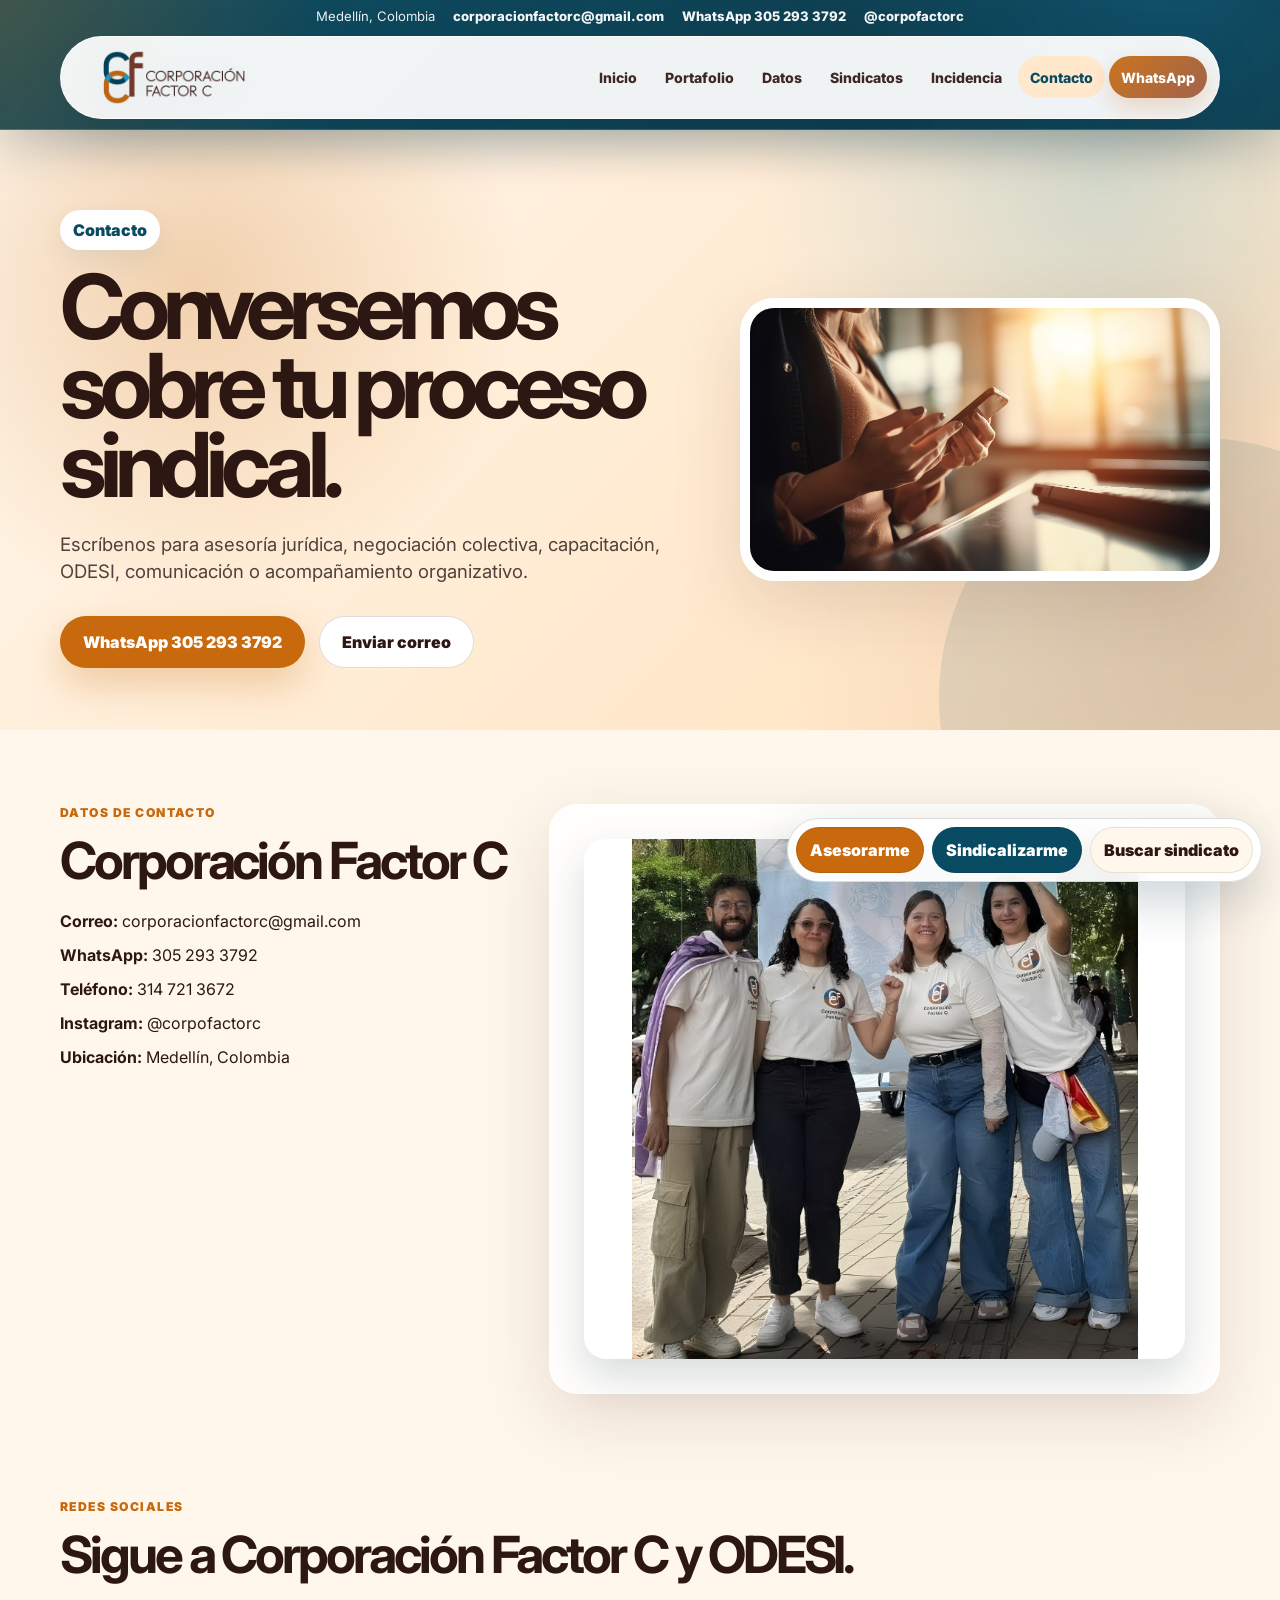
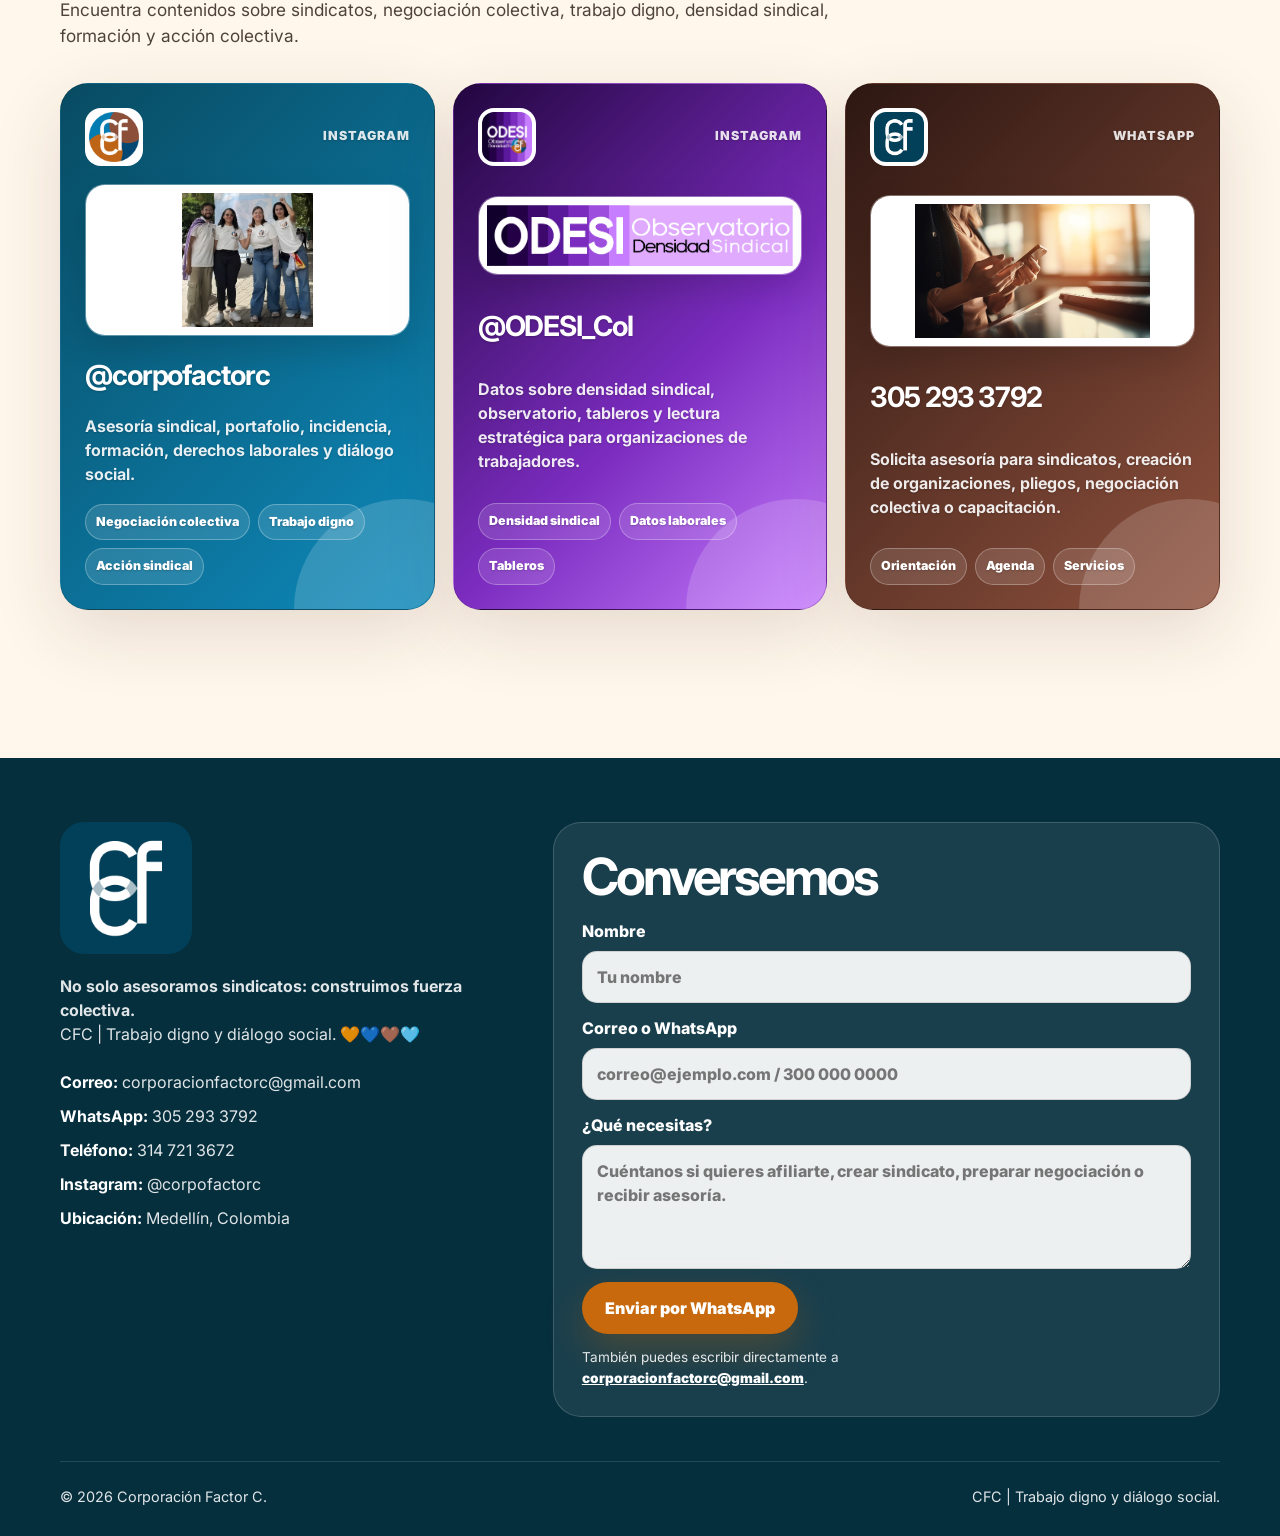
==== commit 15d9e620: "Update Instagram links and images in contacto.html" ====
--- a/contacto.html
+++ b/contacto.html
@@ -98,8 +98,8 @@
           <div class="mini-posts"><span>Negociación colectiva</span><span>Trabajo digno</span><span>Acción sindical</span></div>
         </a>
         <a class="social-preview-card odesi" href="https://www.instagram.com/ODESI_Col/" target="_blank" rel="noopener" aria-label="Abrir Instagram de ODESI">
-          <div class="social-preview-top"><img src="odesi/odesi-cfc.jpg" alt="Logo ODESI" loading="lazy"><span>Instagram</span></div>
-          <div class="social-shot"><img src="odesi/odesi-rectangular.jpg" alt="Miniatura ODESI Observatorio de Densidad Sindical" loading="lazy"></div>
+          <div class="social-preview-top"><img src="odesi-cfc.jpg" alt="Logo ODESI" loading="lazy"><span>Instagram</span></div>
+          <div class="social-shot"><img src="odesi-rectangular.jpg" alt="Miniatura ODESI Observatorio de Densidad Sindical" loading="lazy"></div>
           <strong>@ODESI_Col</strong>
           <p>Datos sobre densidad sindical, observatorio, tableros y lectura estratégica para organizaciones de trabajadores.</p>
           <div class="mini-posts"><span>Densidad sindical</span><span>Datos laborales</span><span>Tableros</span></div>
